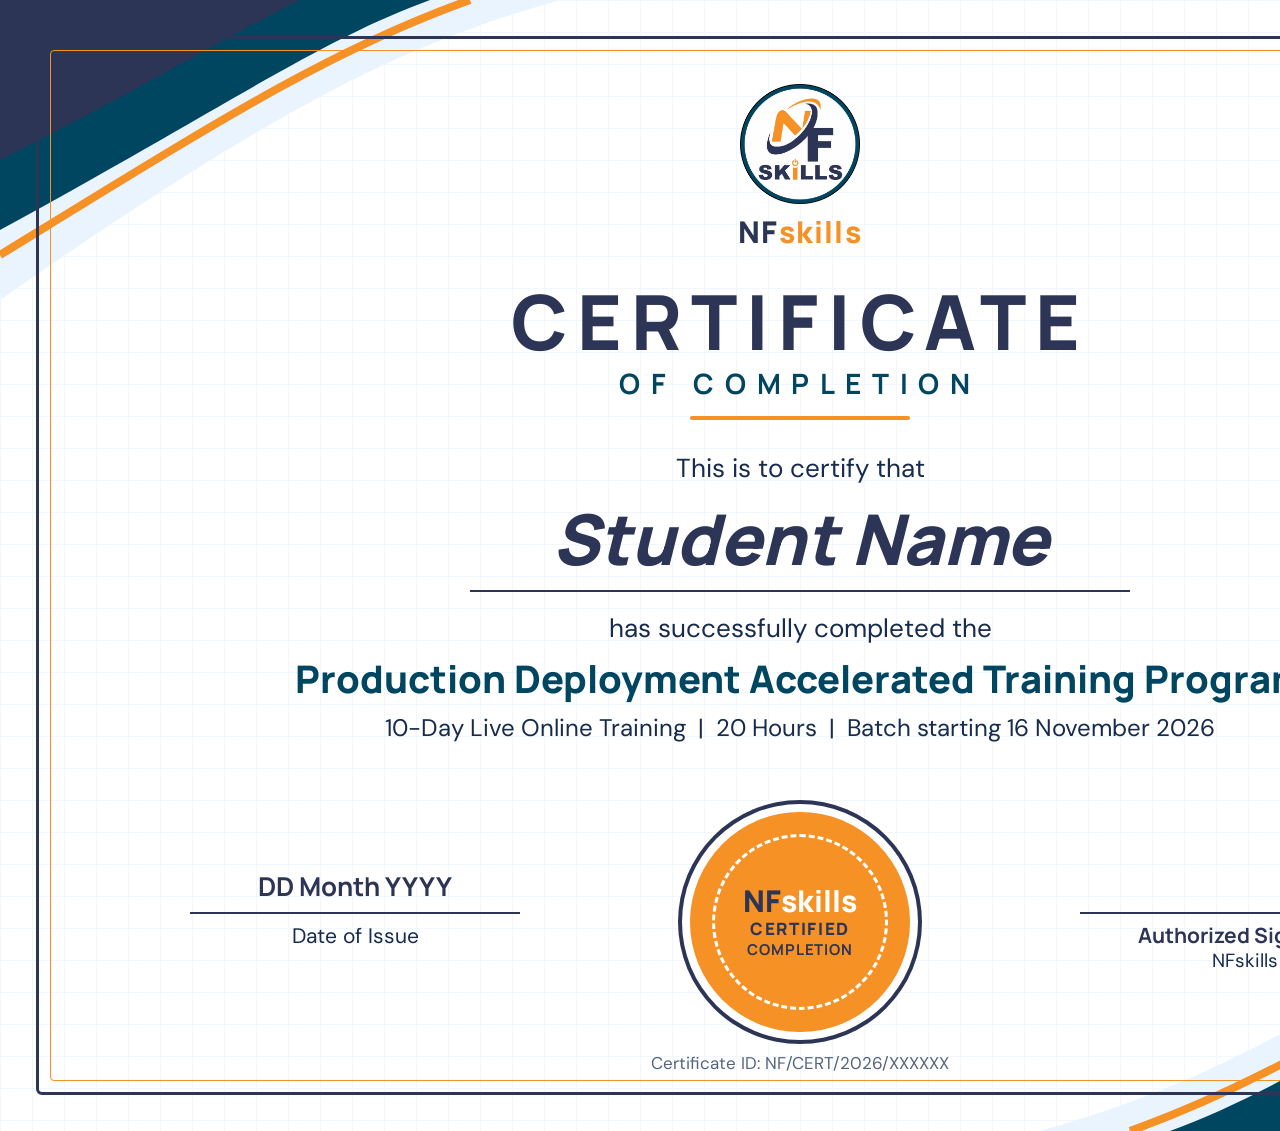
==== integrations/certificate-design.html @ f752e862 "admin added for certificate" ====
<!doctype html>
<!-- Certificate design, rendered at exactly 1600x1131 px (A4 landscape).
     #blank      -> lib/certificate-template.mjs (name, date and ID left empty; lib/certificate-pdf.mjs draws them)
     #watermark  -> public/assets/certificates/* website sample (dummy values + tiled NFskills watermark) -->
<html><head><meta charset="utf-8">
<style>
@font-face{font-family:M;font-weight:400 800;src:url(../public/fonts/manrope-latin.woff2)}
@font-face{font-family:D;font-weight:400 700;src:url(../public/fonts/dm-sans-latin.woff2)}
:root{--navy:#2C3556;--orange:#F69125;--accent:#004660;--lb:#EAF4FF;--lg:#F3F5FA;--text:#172B4D}
*{box-sizing:border-box;margin:0}
html,body{width:1600px;height:1131px;overflow:hidden;background:#fff}
body{position:relative;font-family:D,Arial,sans-serif;color:var(--text)}
.a{position:absolute}
.c{left:0;width:1600px;text-align:center}
svg{display:block}
</style></head><body>
<!-- light grid paper -->
<div class="a" style="inset:0;background:linear-gradient(var(--lb) 1px,transparent 1px) 0 0/32px 32px,linear-gradient(90deg,var(--lb) 1px,transparent 1px) 0 0/32px 32px;opacity:.7"></div>
<!-- corner waves -->
<svg class="a" style="left:0;top:0" width="560" height="300" viewBox="0 0 560 300">
  <path d="M0 0H560C420 40 300 90 0 300Z" fill="#EAF4FF"/>
  <path d="M0 0H430C320 40 220 110 0 230Z" fill="#004660"/>
  <path d="M0 0H300C220 40 140 90 0 160Z" fill="#2C3556"/>
  <path d="M0 255C220 120 330 50 470 0" stroke="#F69125" stroke-width="8" fill="none"/>
</svg>
<svg class="a" style="right:0;bottom:0" width="560" height="300" viewBox="0 0 560 300">
  <path d="M560 300H0C140 260 260 210 560 0Z" fill="#EAF4FF"/>
  <path d="M560 300H130C240 260 340 190 560 70Z" fill="#004660"/>
  <path d="M560 300H260C340 260 420 210 560 140Z" fill="#2C3556"/>
  <path d="M560 45C340 180 230 250 90 300" stroke="#F69125" stroke-width="8" fill="none"/>
</svg>
<!-- frame -->
<div class="a" style="left:36px;top:36px;right:36px;bottom:36px;border:3px solid var(--navy);border-radius:6px"></div>
<div class="a" style="left:50px;top:50px;right:50px;bottom:50px;border:1.5px solid var(--orange);border-radius:4px"></div>

<!-- logo + brand -->
<img class="a" src="../public/images/nfskills.png" style="left:740px;top:84px;width:120px;height:120px">
<div class="a c" style="top:214px;font:800 30px/36px M,sans-serif;color:var(--navy);letter-spacing:.04em">NF<span style="color:var(--orange)">skills</span></div>

<div class="a c" style="top:278px;font:800 76px/86px M,sans-serif;color:var(--navy);letter-spacing:.12em">CERTIFICATE</div>
<div class="a c" style="top:366px;font:700 28px/34px M,sans-serif;color:var(--accent);letter-spacing:.38em">OF COMPLETION</div>
<div class="a" style="left:690px;top:416px;width:220px;height:4px;border-radius:2px;background:var(--orange)"></div>

<div class="a c" style="top:452px;font-size:26px;line-height:32px">This is to certify that</div>
<div class="a c fill" style="top:496px;font:italic 800 70px/84px M,sans-serif;color:var(--navy)">Student Name</div>
<div class="a" style="left:470px;top:590px;width:660px;height:2px;background:var(--navy)"></div>
<div class="a c" style="top:612px;font-size:26px;line-height:32px">has successfully completed the</div>
<div class="a c" style="top:654px;font:800 38px/48px M,sans-serif;color:var(--accent)">Production Deployment Accelerated Training Program</div>
<div class="a c" style="top:712px;font-size:24px;line-height:32px;color:var(--text)">10-Day Live Online Training &nbsp;|&nbsp; 20 Hours &nbsp;|&nbsp; Batch starting 16 November 2026</div>

<!-- footer: date, seal, signature -->
<div class="a" style="left:190px;top:870px;width:330px;text-align:center">
  <div class="fill" style="font:700 26px/32px M,sans-serif;color:var(--navy)">DD Month YYYY</div>
  <div style="height:2px;background:var(--navy);margin:10px 0 8px"></div>
  <div style="font-size:21px">Date of Issue</div>
</div>
<div class="a" style="left:690px;top:812px;width:220px;height:220px;border-radius:50%;background:var(--orange);display:grid;place-items:center;box-shadow:0 0 0 8px #fff,0 0 0 12px var(--navy)">
  <div style="width:176px;height:176px;border-radius:50%;border:3px dashed #fff;display:grid;place-items:center;text-align:center;color:var(--navy)">
    <div><div style="font:800 30px/34px M,sans-serif">NF<span style="color:#fff">skills</span></div><div style="font:800 17px/22px M,sans-serif;letter-spacing:.1em">CERTIFIED</div><div style="font:700 15px/20px M,sans-serif;letter-spacing:.06em">COMPLETION</div></div>
  </div>
</div>
<div class="a" style="left:1080px;top:870px;width:330px;text-align:center">
  <div style="height:32px"></div>
  <div style="height:2px;background:var(--navy);margin:10px 0 8px"></div>
  <div style="font:700 21px/26px M,sans-serif;color:var(--navy)">Authorized Signatory</div>
  <div style="font-size:19px">NFskills</div>
</div>
<div class="a c fill" style="top:1052px;font-size:17px;color:#55647a">Certificate ID: NF/CERT/2026/XXXXXX</div>
<script>
if (location.hash.includes('blank')) document.querySelectorAll('.fill').forEach(function (e) { e.style.visibility = 'hidden'; });
if (location.hash.includes('watermark')) {
  // small repeated "NFskills" text over the whole certificate, so the website copy cannot be passed off as real
  var w = document.createElement('div');
  w.style.cssText = 'position:absolute;left:-600px;top:-700px;width:2800px;height:2600px;transform:rotate(-28deg);display:flex;flex-wrap:wrap;align-content:flex-start;gap:30px 46px;font:800 22px/1 M,sans-serif;color:rgba(44,53,86,.16);pointer-events:none;z-index:9';
  for (var i = 0; i < 1400; i++) { var s = document.createElement('span'); s.textContent = i % 2 ? 'NFskills' : 'NFskills SAMPLE'; w.appendChild(s); }
  document.body.appendChild(w);
}
</script>
</body></html>
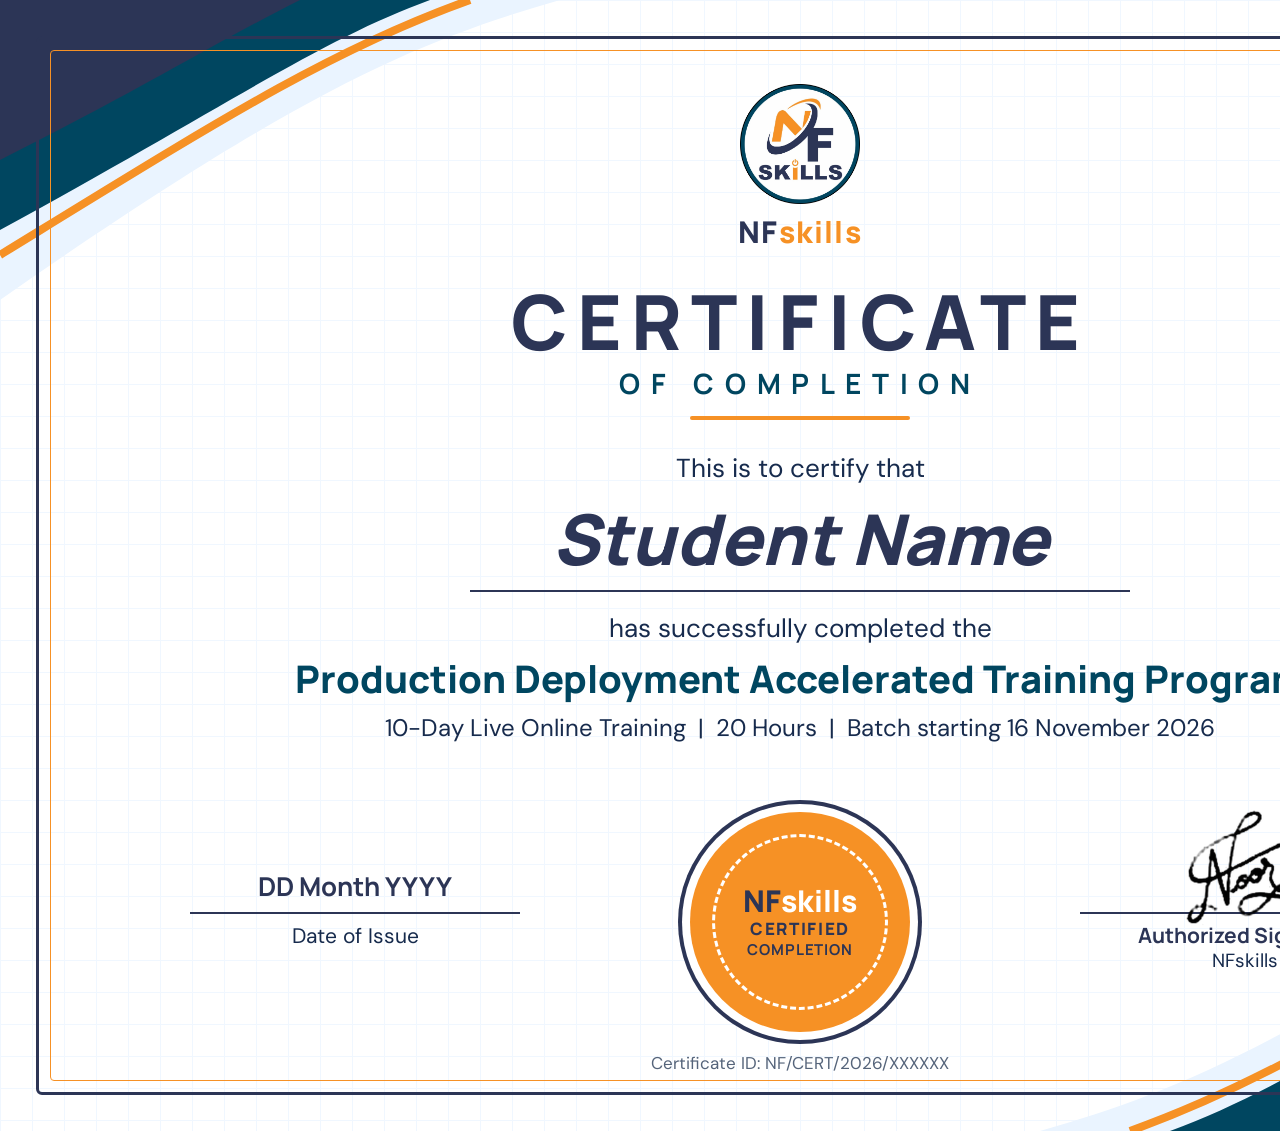
==== commit 0f1da81c: "Add sticky registration banner, authorised signature and seven testimonials - Fixed bottom banner (d" ====
--- a/integrations/certificate-design.html
+++ b/integrations/certificate-design.html
@@ -59,6 +59,8 @@
     <div><div style="font:800 30px/34px M,sans-serif">NF<span style="color:#fff">skills</span></div><div style="font:800 17px/22px M,sans-serif;letter-spacing:.1em">CERTIFIED</div><div style="font:700 15px/20px M,sans-serif;letter-spacing:.06em">COMPLETION</div></div>
   </div>
 </div>
+<!-- signature: also stamped onto lib/certificate-template.mjs; hidden in #watermark so the public sample never carries it -->
+<img class="a sig" src="assets/signature.png" alt="" style="left:1184px;top:808px;width:123px;height:118px;z-index:2">
 <div class="a" style="left:1080px;top:870px;width:330px;text-align:center">
   <div style="height:32px"></div>
   <div style="height:2px;background:var(--navy);margin:10px 0 8px"></div>
@@ -69,6 +71,7 @@
 <script>
 if (location.hash.includes('blank')) document.querySelectorAll('.fill').forEach(function (e) { e.style.visibility = 'hidden'; });
 if (location.hash.includes('watermark')) {
+  document.querySelector('.sig').remove();
   // small repeated "NFskills" text over the whole certificate, so the website copy cannot be passed off as real
   var w = document.createElement('div');
   w.style.cssText = 'position:absolute;left:-600px;top:-700px;width:2800px;height:2600px;transform:rotate(-28deg);display:flex;flex-wrap:wrap;align-content:flex-start;gap:30px 46px;font:800 22px/1 M,sans-serif;color:rgba(44,53,86,.16);pointer-events:none;z-index:9';
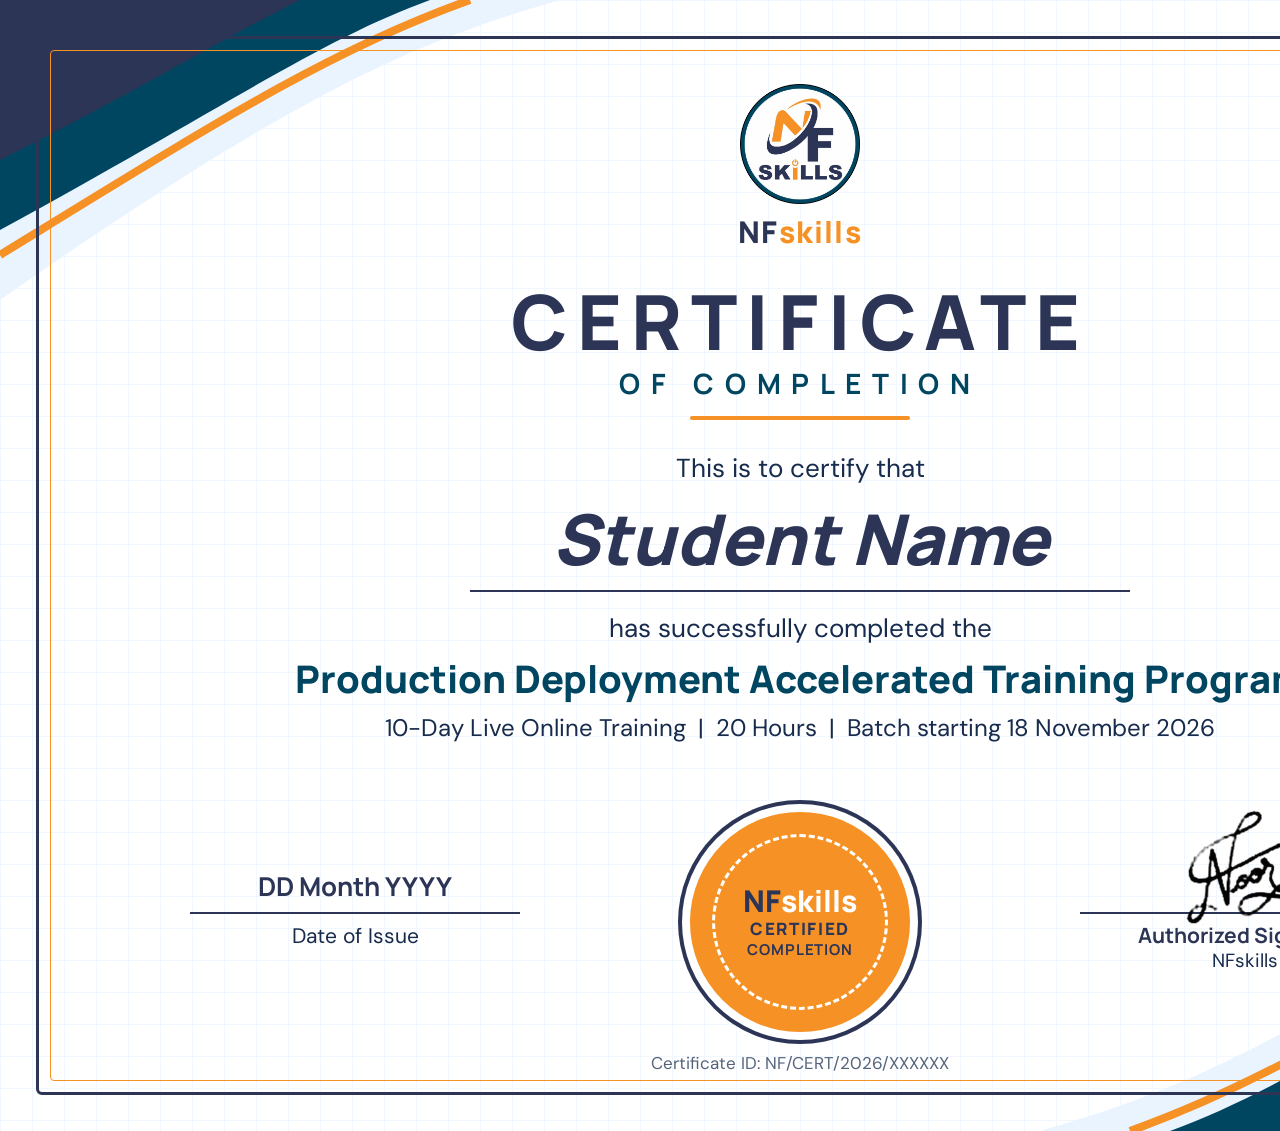
==== commit 649a6acf: "Move the batch start date to 18 November 2026 Updates the page, countdown deadline (12:00 PM IST, 18" ====
--- a/integrations/certificate-design.html
+++ b/integrations/certificate-design.html
@@ -46,7 +46,7 @@
 <div class="a" style="left:470px;top:590px;width:660px;height:2px;background:var(--navy)"></div>
 <div class="a c" style="top:612px;font-size:26px;line-height:32px">has successfully completed the</div>
 <div class="a c" style="top:654px;font:800 38px/48px M,sans-serif;color:var(--accent)">Production Deployment Accelerated Training Program</div>
-<div class="a c" style="top:712px;font-size:24px;line-height:32px;color:var(--text)">10-Day Live Online Training &nbsp;|&nbsp; 20 Hours &nbsp;|&nbsp; Batch starting 16 November 2026</div>
+<div class="a c" style="top:712px;font-size:24px;line-height:32px;color:var(--text)">10-Day Live Online Training &nbsp;|&nbsp; 20 Hours &nbsp;|&nbsp; Batch starting 18 November 2026</div>
 
 <!-- footer: date, seal, signature -->
 <div class="a" style="left:190px;top:870px;width:330px;text-align:center">
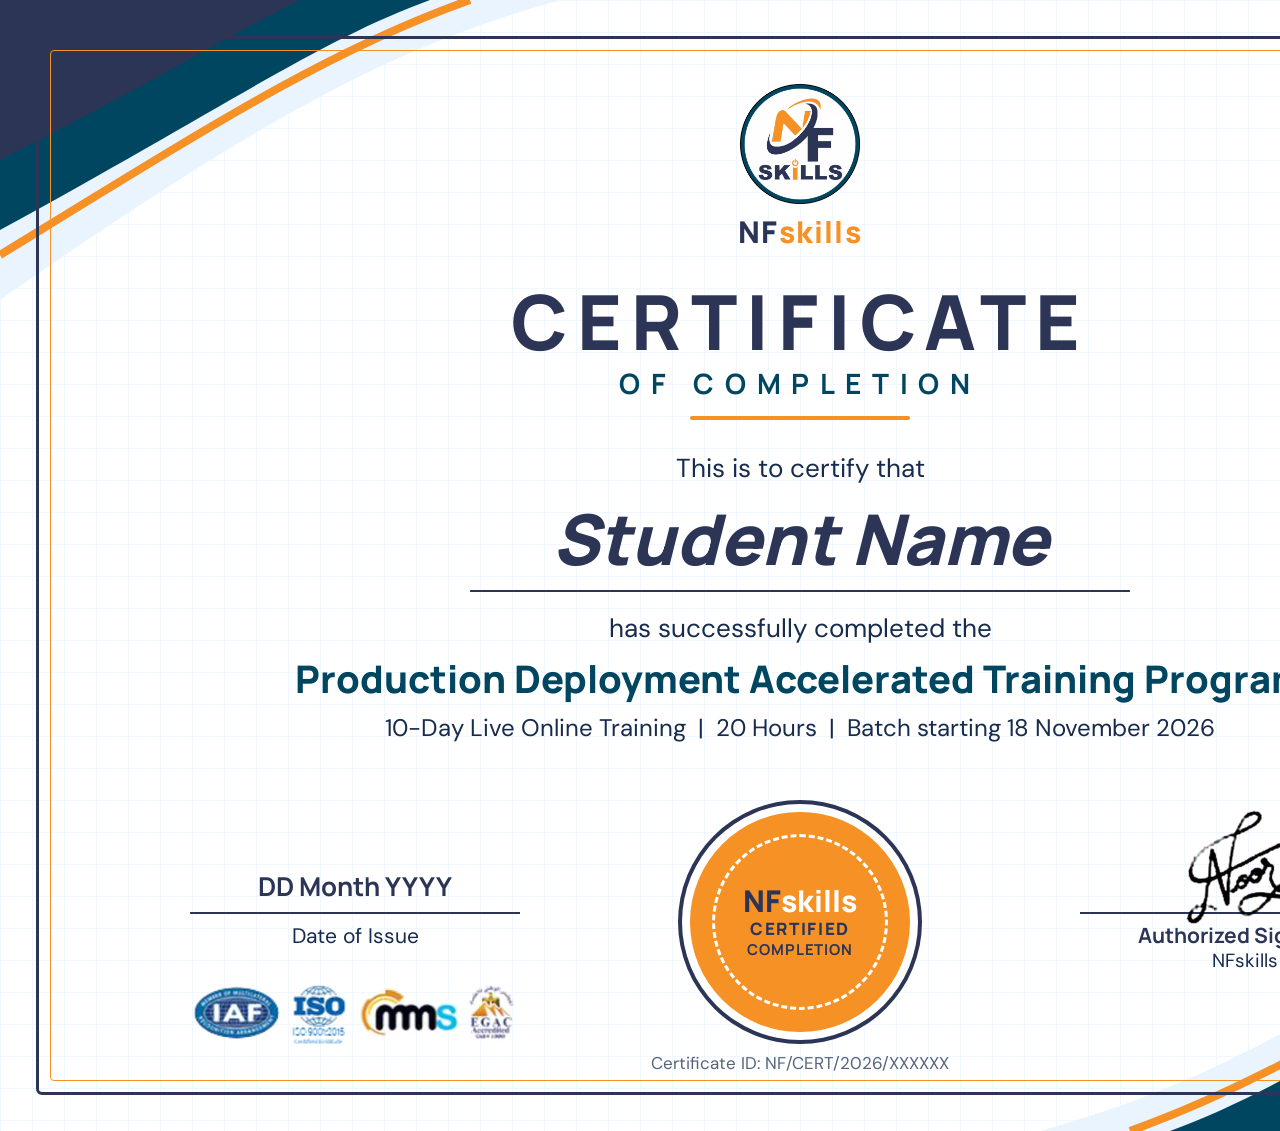
==== commit 5a8d0b6d: "Add IAF, ISO 9001:2015, MMS and EGAC logos to the certificate Logo strip supplied by NFskills, place" ====
--- a/integrations/certificate-design.html
+++ b/integrations/certificate-design.html
@@ -67,15 +67,17 @@
   <div style="font:700 21px/26px M,sans-serif;color:var(--navy)">Authorized Signatory</div>
   <div style="font-size:19px">NFskills</div>
 </div>
+<!-- certification logos supplied by NFskills -->
+<img class="a" src="assets/certification-logos.png" alt="" style="left:191px;top:978px;width:329px;height:72px;z-index:2">
 <div class="a c fill" style="top:1052px;font-size:17px;color:#55647a">Certificate ID: NF/CERT/2026/XXXXXX</div>
 <script>
 if (location.hash.includes('blank')) document.querySelectorAll('.fill').forEach(function (e) { e.style.visibility = 'hidden'; });
 if (location.hash.includes('watermark')) {
   document.querySelector('.sig').remove();
-  // small repeated "NFskills" text over the whole certificate, so the website copy cannot be passed off as real
+  // small repeated "NFskills" text over the whole certificate, so the website copy cannot be reused
   var w = document.createElement('div');
   w.style.cssText = 'position:absolute;left:-600px;top:-700px;width:2800px;height:2600px;transform:rotate(-28deg);display:flex;flex-wrap:wrap;align-content:flex-start;gap:30px 46px;font:800 22px/1 M,sans-serif;color:rgba(44,53,86,.16);pointer-events:none;z-index:9';
-  for (var i = 0; i < 1400; i++) { var s = document.createElement('span'); s.textContent = i % 2 ? 'NFskills' : 'NFskills SAMPLE'; w.appendChild(s); }
+  for (var i = 0; i < 1400; i++) { var s = document.createElement('span'); s.textContent = 'NFskills'; w.appendChild(s); }
   document.body.appendChild(w);
 }
 </script>
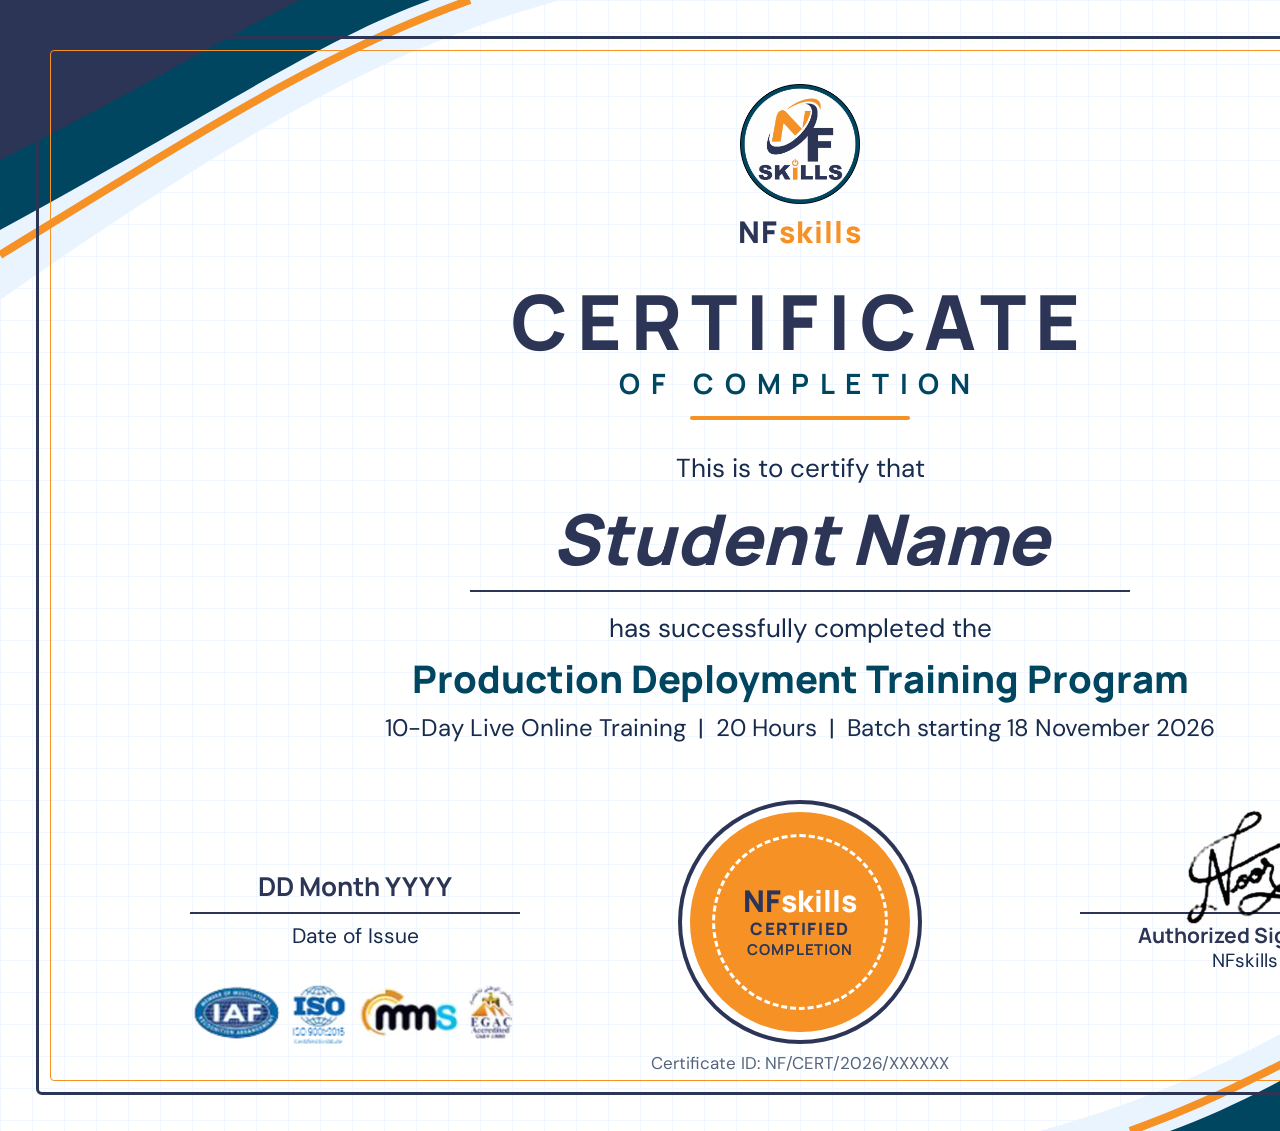
==== commit 0703abc2: "Redesign hero, add rating pill and countdown, rename course, rework vision section - Trust bar: show" ====
--- a/integrations/certificate-design.html
+++ b/integrations/certificate-design.html
@@ -45,7 +45,7 @@
 <div class="a c fill" style="top:496px;font:italic 800 70px/84px M,sans-serif;color:var(--navy)">Student Name</div>
 <div class="a" style="left:470px;top:590px;width:660px;height:2px;background:var(--navy)"></div>
 <div class="a c" style="top:612px;font-size:26px;line-height:32px">has successfully completed the</div>
-<div class="a c" style="top:654px;font:800 38px/48px M,sans-serif;color:var(--accent)">Production Deployment Accelerated Training Program</div>
+<div class="a c" style="top:654px;font:800 38px/48px M,sans-serif;color:var(--accent)">Production Deployment Training Program</div>
 <div class="a c" style="top:712px;font-size:24px;line-height:32px;color:var(--text)">10-Day Live Online Training &nbsp;|&nbsp; 20 Hours &nbsp;|&nbsp; Batch starting 18 November 2026</div>
 
 <!-- footer: date, seal, signature -->
